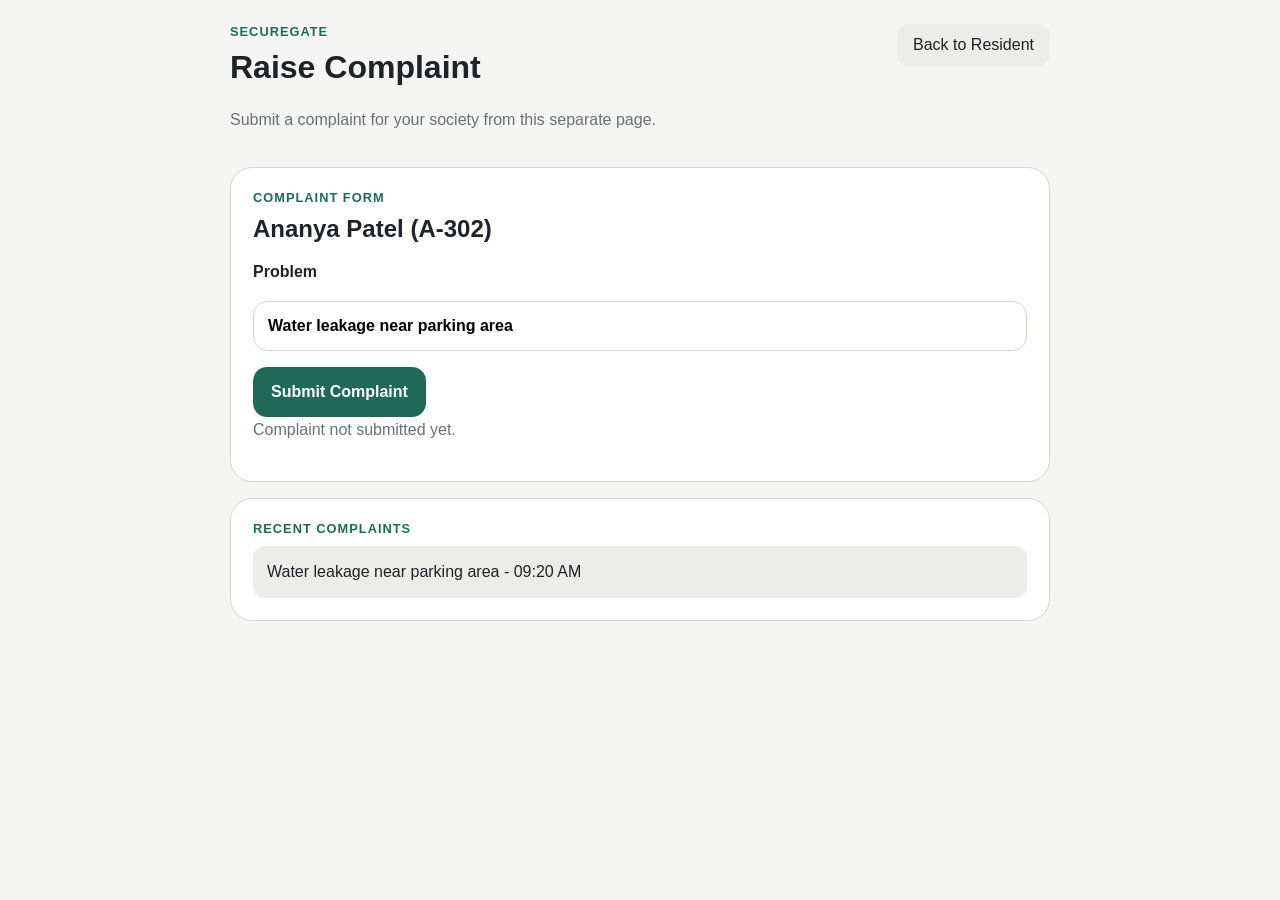
==== complaint.html @ 60cff08b "Add files via upload" ====
<!DOCTYPE html>
<html lang="en">
<head>
  <meta charset="UTF-8">
  <meta name="viewport" content="width=device-width, initial-scale=1.0">
  <title>Raise Complaint</title>
  <link rel="stylesheet" href="complaint.css">
</head>
<body>
  <main class="page-shell">
    <header class="topbar">
      <div>
        <p class="eyebrow">SecureGate</p>
        <h1>Raise Complaint</h1>
        <p class="subtext">Submit a complaint for your society from this separate page.</p>
      </div>
      <a class="back-link" id="backToResident" href="resident.htm">Back to Resident</a>
    </header>

    <section class="card">
      <p class="eyebrow">Complaint Form</p>
      <h2 id="complaintResidentHeading">Resident Complaint</h2>
      <label>
        Problem
        <input id="complaintInput" type="text" value="Water leakage near parking area">
      </label>
      <button class="primary-button" id="complaintSubmitButton" type="button">Submit Complaint</button>
      <p class="status-text" id="complaintStatus">Complaint not submitted yet.</p>
    </section>

    <section class="card">
      <p class="eyebrow">Recent Complaints</p>
      <div class="list-box" id="complaintHistory">
        <div class="list-item">Loading complaints...</div>
      </div>
    </section>
  </main>

  <script src="shared-store.js"></script>
  <script src="complaint.js"></script>
</body>
</html>
---- complaint.css ----
:root {
  --bg: #f5f5f3;
  --card: #ffffff;
  --line: #d7d7d1;
  --text: #1d2327;
  --muted: #697177;
  --green: #1e6a57;
  --soft: #ecece8;
}

* {
  box-sizing: border-box;
}

body {
  margin: 0;
  font-family: "Segoe UI", Arial, sans-serif;
  background: var(--bg);
  color: var(--text);
}

button,
input {
  font: inherit;
}

.page-shell {
  width: min(820px, calc(100% - 24px));
  margin: 24px auto;
}

.topbar {
  display: flex;
  gap: 16px;
  align-items: flex-start;
  justify-content: space-between;
  margin-bottom: 18px;
}

.eyebrow {
  margin: 0 0 10px;
  color: var(--green);
  font-size: 0.8rem;
  font-weight: 700;
  text-transform: uppercase;
  letter-spacing: 0.08em;
}

h1,
h2,
p {
  margin-top: 0;
}

.subtext,
.status-text {
  color: var(--muted);
  line-height: 1.6;
}

.back-link {
  padding: 12px 16px;
  border-radius: 12px;
  background: var(--soft);
  color: var(--text);
  text-decoration: none;
}

.card {
  padding: 22px;
  margin-bottom: 16px;
  background: var(--card);
  border: 1px solid var(--line);
  border-radius: 22px;
}

label {
  display: grid;
  gap: 8px;
  font-weight: 600;
}

input {
  width: 100%;
  min-height: 50px;
  margin: 12px 0 16px;
  padding: 0 14px;
  border: 1px solid var(--line);
  border-radius: 14px;
}

.primary-button {
  min-height: 50px;
  padding: 0 18px;
  border: 0;
  border-radius: 14px;
  background: var(--green);
  color: #fff;
  cursor: pointer;
  font-weight: 700;
}

.list-box {
  display: grid;
  gap: 10px;
}

.list-item {
  padding: 14px;
  background: var(--soft);
  border-radius: 12px;
  line-height: 1.5;
}

@media (max-width: 720px) {
  .page-shell {
    width: min(100% - 12px, 820px);
    margin: 12px auto;
  }

  .topbar {
    flex-direction: column;
  }
}
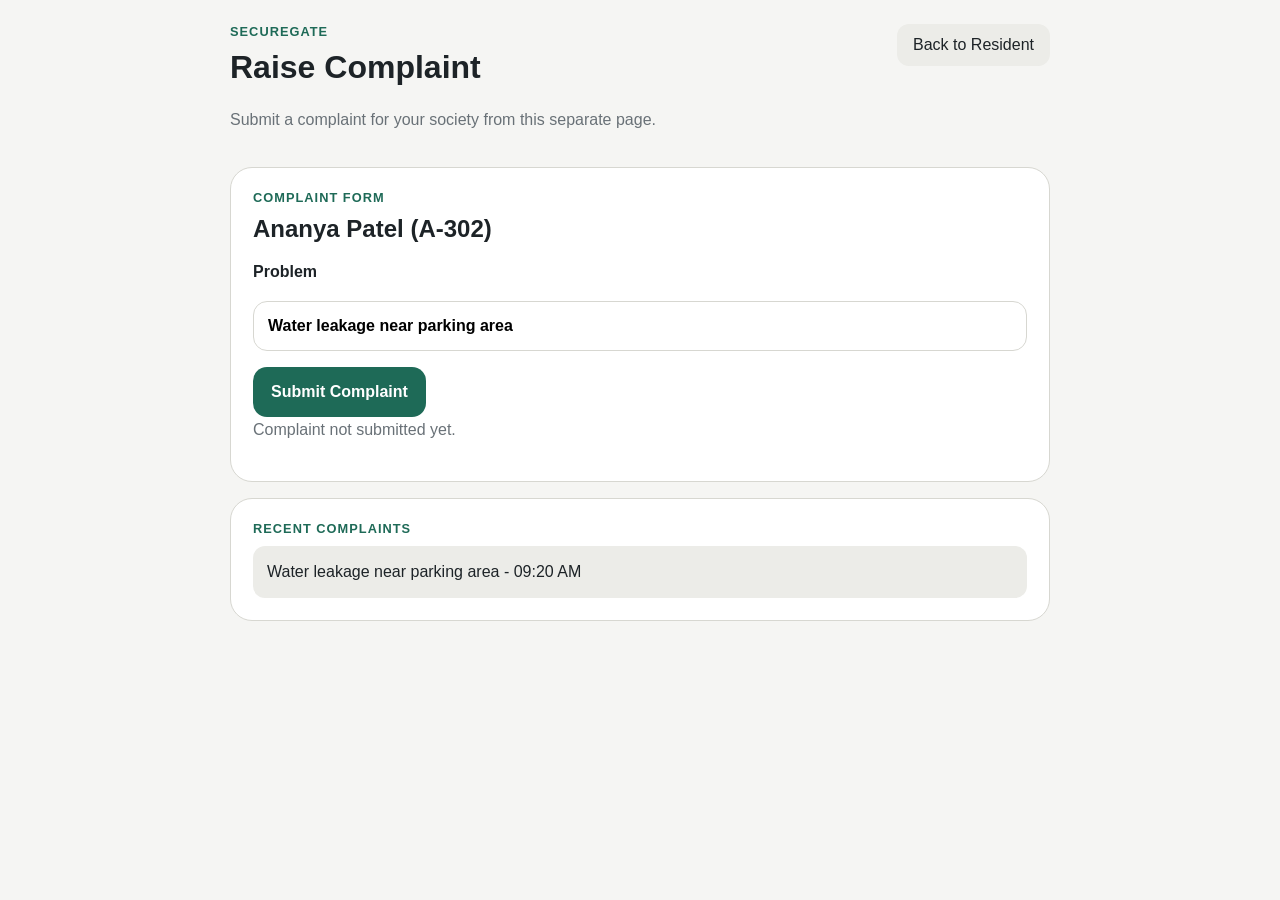
==== commit 4249d017: "fix: resolve Vercel 404 errors by establishing index.html entrypoint and standardising routes" ====
--- a/complaint.html
+++ b/complaint.html
@@ -14,7 +14,7 @@
         <h1>Raise Complaint</h1>
         <p class="subtext">Submit a complaint for your society from this separate page.</p>
       </div>
-      <a class="back-link" id="backToResident" href="resident.htm">Back to Resident</a>
+      <a class="back-link" id="backToResident" href="resident.html">Back to Resident</a>
     </header>
 
     <section class="card">
